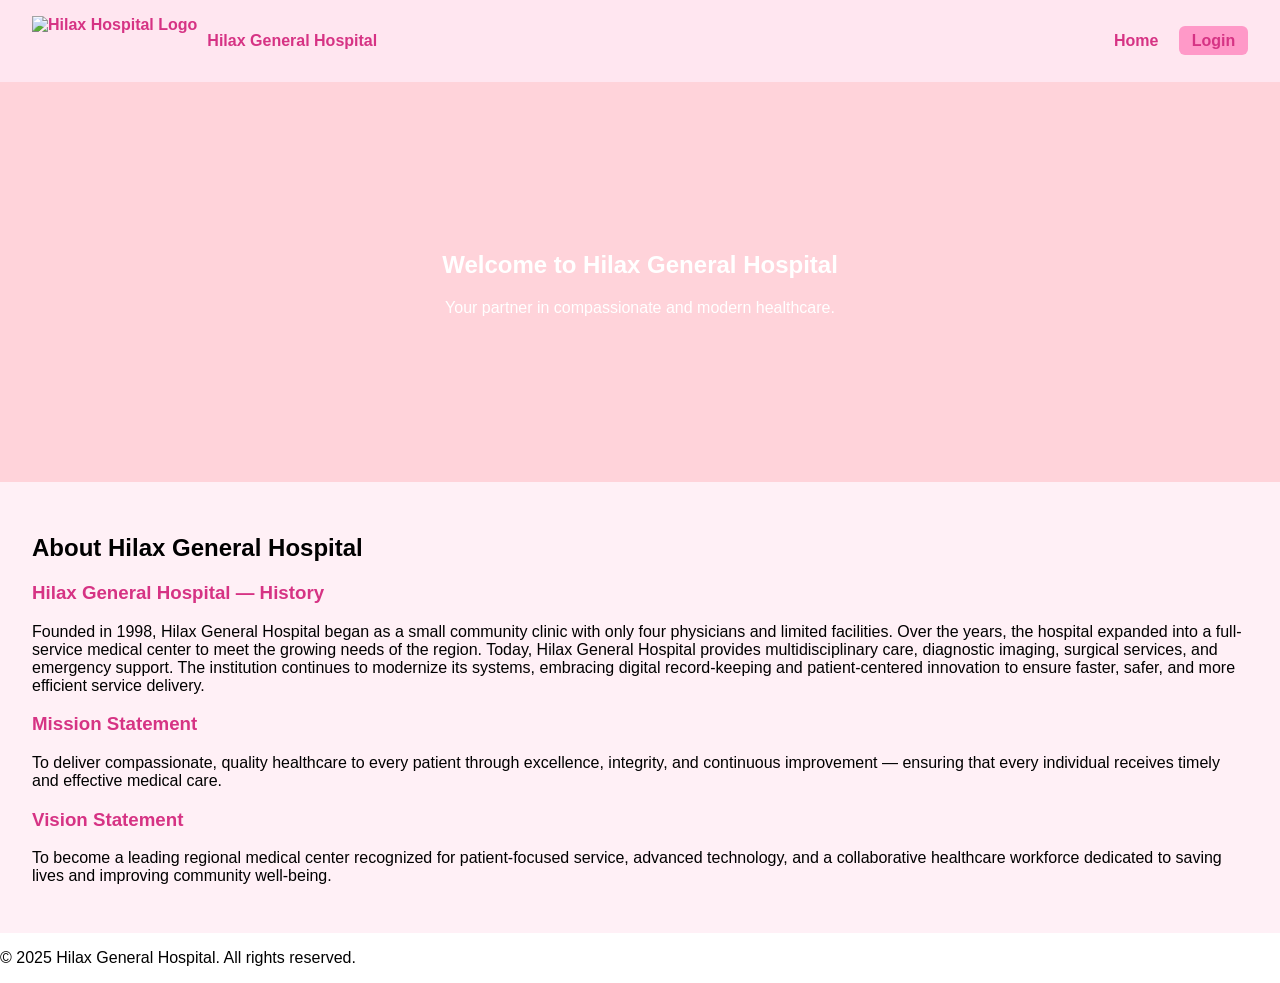
==== index.html @ ed5c653e "Remove signup, fix login, add dashboard shell with forced password change - Remove Create Account li" ====
<!DOCTYPE html>
<html lang="en">
<head>
  <meta charset="UTF-8">
  <meta name="viewport" content="width=device-width, initial-scale=1.0">
  <title>Hilax General Hospital</title>
  <link rel="stylesheet" href="styles.css">
</head>
<body>

  <!-- ================= HEADER / NAVIGATION ================= -->
  <header>
      <div class="logo">
          <img src="582221153_3245586005590473_148317653042354864_n.jpg" class="logo-img" alt="Hilax Hospital Logo">
          Hilax General Hospital
      </div>
      <nav>
          <a href="#" onclick="scrollToHome()">Home</a>
          <a href="#" class="btn-nav" onclick="showOverlay('login')">Login</a>
      </nav>
  </header>

  <!-- ================= HERO / HOME SECTION ================= -->
  <section id="home" class="hero">
      <div class="hero-overlay"></div>
      <div class="hero-content">
          <h1>Welcome to Hilax General Hospital</h1>
          <p>Your partner in compassionate and modern healthcare.</p>
      </div>
  </section>

  <!-- ================= ABOUT SECTION ================= -->
  <section id="about" class="about-section">
      <h2>About Hilax General Hospital</h2>
      <div class="about-box">
          <h3>Hilax General Hospital — History</h3>
          <p>
              Founded in 1998, Hilax General Hospital began as a small community clinic with only four physicians 
              and limited facilities. Over the years, the hospital expanded into a full-service medical center to 
              meet the growing needs of the region. Today, Hilax General Hospital provides multidisciplinary care, 
              diagnostic imaging, surgical services, and emergency support. The institution continues to modernize 
              its systems, embracing digital record-keeping and patient-centered innovation to ensure faster, safer, 
              and more efficient service delivery.
          </p>

          <h3>Mission Statement</h3>
          <p>
              To deliver compassionate, quality healthcare to every patient through excellence, integrity, and 
              continuous improvement — ensuring that every individual receives timely and effective medical care.
          </p>

          <h3>Vision Statement</h3>
          <p>
              To become a leading regional medical center recognized for patient-focused service, advanced technology, 
              and a collaborative healthcare workforce dedicated to saving lives and improving community well-being.
          </p>
      </div>
  </section>

  <!-- ================= LOGIN OVERLAY ================= -->
  <section id="login" class="form-section">
      <button type="button" class="close-btn" onclick="closeOverlay()">X</button>
      <form id="loginForm">
          <h2>Login</h2>
          <input type="text" id="login-id" placeholder="Email or Patient Number" autocomplete="username" autocapitalize="none" required>
          <input type="password" id="login-password" placeholder="Password" autocomplete="current-password" required>
          <button type="submit" class="btn-primary">Login</button>
          <p id="login-msg" class="form-msg" role="alert"></p>
      </form>
  </section>

  <!-- ================= FOOTER ================= -->
  <footer>
      <p>© 2025 Hilax General Hospital. All rights reserved.</p>
  </footer>

  <!-- ================= LINK JS ================= -->
  <script src="https://cdn.jsdelivr.net/npm/@supabase/supabase-js@2.45.4/dist/umd/supabase.min.js"></script>
  <script src="config.js"></script>
  <script src="app.js"></script>
  <script src="scripts.js"></script>
  <script src="login.js"></script>
</body>
</html>
---- styles.css ----
/* ===== GLOBAL ===== */
body, html {
    margin: 0;
    padding: 0;
    font-family: Arial, sans-serif;
}

/* ===== HEADER ===== */
header {
    display: flex;
    justify-content: space-between;
    align-items: center;
    padding: 1rem 2rem;
    background: #ffe6f0;
}

header .logo {
    display: flex;
    align-items: center;
    font-weight: bold;
    color: #d63384;
}

header .logo-img {
    height: 50px;
    margin-right: 10px;
}

nav a {
    margin-left: 1rem;
    text-decoration: none;
    color: #d63384;
    font-weight: bold;
}

nav a.btn-nav {
    background: #ff99c8;
    padding: 0.4rem 0.8rem;
    border-radius: 6px;
    transition: 0.3s;
}

nav a.btn-nav:hover {
    background: #ff66a3;
    color: white;
}

/* ===== HERO / HOME ===== */
.hero {
    position: relative;
    height: 400px;
    background-image: url('582221153_3245586005590473_148317653042354864_n.jpg');
    background-size: cover;
    background-position: center;
    display: flex;
    align-items: center;
    justify-content: center;
    color: #fff;
}

.hero-overlay {
    position: absolute;
    top: 0; left: 0;
    width: 100%; height: 100%;
    background-color: rgba(255,182,193,0.6);
}

.hero-content {
    position: relative;
    text-align: center;
}

/* ===== ABOUT ===== */
.about-section {
    padding: 2rem;
    background: #fff0f6;
}

.about-box h3 {
    color: #d63384;
}

/* ===== FORMS ===== */
.form-section {
    display: none;
    position: fixed;
    top: 0; left: 0;
    width: 100%; height: 100%;
    background: rgba(0,0,0,0.5);
    justify-content: center;
    align-items: center;
}

.form-section form {
    background: #fff;
    padding: 2rem;
    border-radius: 8px;
    max-width: 400px;
    margin: auto;
    position: relative;
}

.form-section form {
    width: calc(100% - 2rem);
    box-sizing: border-box;
}

.form-section input {
    display: block;
    width: 100%;
    box-sizing: border-box;
    margin: 0.5rem 0;
    padding: 0.6rem;
    font-size: 16px; /* stops phones zooming in on focus */
    border: 1px solid #ffb3d1;
    border-radius: 6px;
}

.form-section h2 {
    margin-top: 0;
    color: #d63384;
}

.form-section button[type="submit"] {
    width: 100%;
    margin-top: 0.5rem;
    padding: 0.7rem 1rem;
    font-size: 16px;
}

.form-section button[type="submit"]:disabled {
    opacity: 0.6;
    cursor: default;
}

.form-msg {
    min-height: 1.2em;
    margin: 0.6rem 0 0;
    color: #c0123c;
    font-size: 0.9rem;
}

.close-btn {
    position: absolute;
    top: 10px; right: 10px;
    cursor: pointer;
    z-index: 1;
}

/* ===== DASHBOARD ===== */
.dash {
    max-width: 900px;
    margin: 0 auto;
    padding: 1.5rem 1rem;
}

.dash[hidden] {
    display: none;
}

.dash-card {
    background: #fff0f6;
    border-radius: 8px;
    padding: 1rem 1.25rem;
}

.dash-card h2 {
    margin: 0 0 0.25rem;
    color: #d63384;
}

.dash-card p {
    margin: 0;
}

/* ===== BUTTONS ===== */
.btn-primary {
    background-color: #ff66a3;
    color: white;
    border: none;
    padding: 0.5rem 1rem;
    border-radius: 6px;
    cursor: pointer;
}

.btn-primary:hover {
    background-color: #d63384;
}
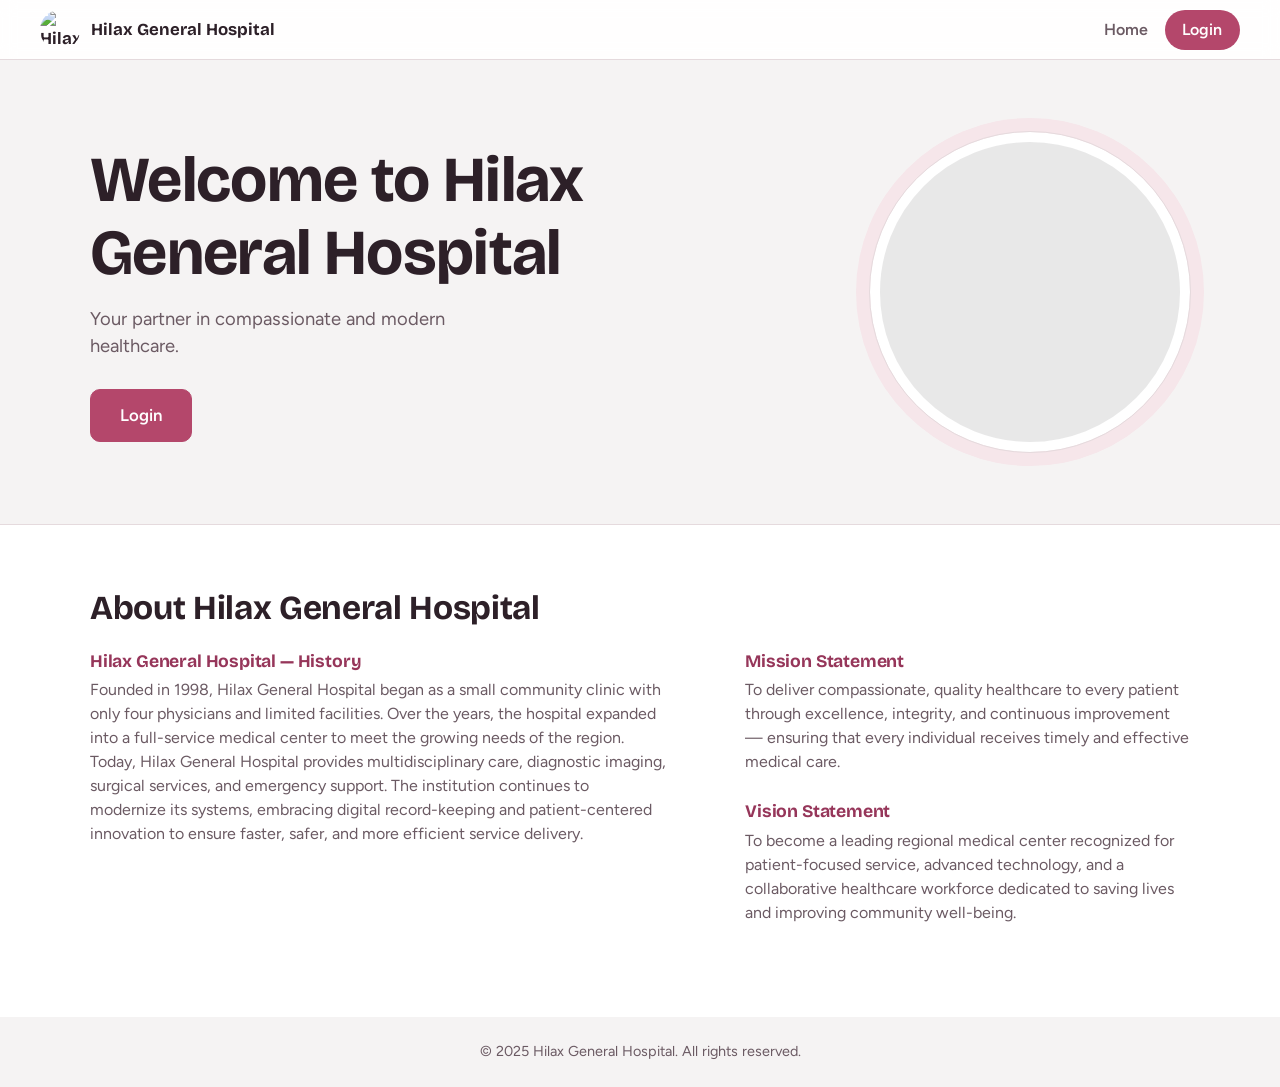
==== commit 5f4e902a: "Modernize the UI: logo-based palette, new type, cleaner cards and tabs New stylesheet built from the" ====
--- a/index.html
+++ b/index.html
@@ -4,6 +4,9 @@
   <meta charset="UTF-8">
   <meta name="viewport" content="width=device-width, initial-scale=1.0">
   <title>Hilax General Hospital</title>
+  <link rel="preconnect" href="https://fonts.googleapis.com">
+  <link rel="preconnect" href="https://fonts.gstatic.com" crossorigin>
+  <link href="https://fonts.googleapis.com/css2?family=Bricolage+Grotesque:opsz,wght@12..96,600;12..96,700&family=Figtree:wght@400;500;600;700&display=swap" rel="stylesheet">
   <link rel="stylesheet" href="styles.css">
 </head>
 <body>
@@ -22,17 +25,19 @@
 
   <!-- ================= HERO / HOME SECTION ================= -->
   <section id="home" class="hero">
-      <div class="hero-overlay"></div>
       <div class="hero-content">
           <h1>Welcome to Hilax General Hospital</h1>
           <p>Your partner in compassionate and modern healthcare.</p>
+          <a href="#" class="btn-primary" onclick="showOverlay('login'); return false;">Login</a>
       </div>
+      <div class="hero-seal" role="img" aria-label="Hilax Hospital logo"></div>
   </section>
 
   <!-- ================= ABOUT SECTION ================= -->
   <section id="about" class="about-section">
       <h2>About Hilax General Hospital</h2>
       <div class="about-box">
+          <div class="about-history">
           <h3>Hilax General Hospital — History</h3>
           <p>
               Founded in 1998, Hilax General Hospital began as a small community clinic with only four physicians 
@@ -42,25 +47,30 @@
               its systems, embracing digital record-keeping and patient-centered innovation to ensure faster, safer, 
               and more efficient service delivery.
           </p>
+          </div>
 
+          <div>
           <h3>Mission Statement</h3>
           <p>
               To deliver compassionate, quality healthcare to every patient through excellence, integrity, and 
               continuous improvement — ensuring that every individual receives timely and effective medical care.
           </p>
+          </div>
 
+          <div>
           <h3>Vision Statement</h3>
           <p>
               To become a leading regional medical center recognized for patient-focused service, advanced technology, 
               and a collaborative healthcare workforce dedicated to saving lives and improving community well-being.
           </p>
+          </div>
       </div>
   </section>
 
   <!-- ================= LOGIN OVERLAY ================= -->
   <section id="login" class="form-section">
-      <button type="button" class="close-btn" onclick="closeOverlay()">X</button>
       <form id="loginForm">
+          <button type="button" class="close-btn" onclick="closeOverlay()" aria-label="Close">&times;</button>
           <h2>Login</h2>
           <input type="text" id="login-id" placeholder="Email or Patient Number" autocomplete="username" autocapitalize="none" required>
           <input type="password" id="login-password" placeholder="Password" autocomplete="current-password" required>
--- a/styles.css
+++ b/styles.css
@@ -1,188 +1,693 @@
+/* Hilax Hospital — colours are taken from the logo: dusty rose, blush and soft grey. */
+:root {
+    --ink: #2d2028;
+    --ink-soft: #6b5a63;
+    --paper: #f5f3f3;
+    --surface: #ffffff;
+    --rose: #b4476b;
+    --rose-dark: #96365a;
+    --rose-tint: #f6e6ea;
+    --line: #e5dadd;
+    --field: #d6c6cb;
+    --ok: #2b6b58;
+    --ok-tint: #e2f1ec;
+    --warn: #7a4b00;
+    --warn-tint: #fbefd3;
+    --bad: #b3261e;
+    --font-head: "Bricolage Grotesque", "Segoe UI", system-ui, -apple-system, sans-serif;
+    --font-body: "Figtree", "Segoe UI", system-ui, -apple-system, sans-serif;
+    --radius-card: 14px;
+    --radius-field: 10px;
+}
+
 /* ===== GLOBAL ===== */
+*, *::before, *::after { box-sizing: border-box; }
+
 body, html {
     margin: 0;
     padding: 0;
-    font-family: Arial, sans-serif;
-}
+    font-family: var(--font-body);
+    font-size: 16px;
+    line-height: 1.5;
+    color: var(--ink);
+    background: var(--paper);
+    -webkit-text-size-adjust: 100%;
+}
+
+h1, h2, h3 {
+    font-family: var(--font-head);
+    letter-spacing: -0.01em;
+    line-height: 1.15;
+}
+
+[hidden] { display: none !important; }
+
+:focus-visible {
+    outline: 3px solid var(--rose);
+    outline-offset: 2px;
+}
+
+button { font-family: inherit; }
 
 /* ===== HEADER ===== */
 header {
+    position: sticky;
+    top: 0;
+    z-index: 5;
     display: flex;
     justify-content: space-between;
     align-items: center;
-    padding: 1rem 2rem;
-    background: #ffe6f0;
+    gap: 1rem;
+    padding: 0.6rem clamp(1rem, 4vw, 2.5rem);
+    background: rgba(255, 255, 255, 0.92);
+    -webkit-backdrop-filter: blur(8px);
+    backdrop-filter: blur(8px);
+    border-bottom: 1px solid var(--line);
 }
 
 header .logo {
     display: flex;
     align-items: center;
-    font-weight: bold;
-    color: #d63384;
+    gap: 0.7rem;
+    font-family: var(--font-head);
+    font-weight: 700;
+    font-size: 1.05rem;
+    color: var(--ink);
 }
 
 header .logo-img {
-    height: 50px;
-    margin-right: 10px;
+    height: 40px;
+    width: 40px;
+    border-radius: 50%;
+    object-fit: cover;
+    margin: 0;
+}
+
+nav {
+    display: flex;
+    align-items: center;
+    gap: 0.25rem;
 }
 
 nav a {
-    margin-left: 1rem;
+    margin: 0;
+    padding: 0.45rem 0.8rem;
     text-decoration: none;
-    color: #d63384;
-    font-weight: bold;
-}
+    color: var(--ink-soft);
+    font-weight: 600;
+    border-radius: 999px;
+}
+
+nav a:hover { color: var(--rose-dark); }
 
 nav a.btn-nav {
-    background: #ff99c8;
-    padding: 0.4rem 0.8rem;
-    border-radius: 6px;
-    transition: 0.3s;
-}
-
-nav a.btn-nav:hover {
-    background: #ff66a3;
-    color: white;
-}
-
-/* ===== HERO / HOME ===== */
+    background: var(--rose);
+    color: #fff;
+    padding: 0.5rem 1.1rem;
+    transition: background 0.15s;
+}
+
+nav a.btn-nav:hover { background: var(--rose-dark); color: #fff; }
+
+/* ===== HOME ===== */
 .hero {
-    position: relative;
-    height: 400px;
+    display: grid;
+    gap: 2rem;
+    align-items: center;
+    width: min(1100px, 100% - 2 * clamp(1rem, 5vw, 4rem));
+    padding: clamp(2rem, 7vw, 4.5rem) 0;
+    margin: 0 auto;
+}
+
+.hero-content h1 {
+    margin: 0 0 1rem;
+    font-size: clamp(2.2rem, 7vw, 4rem);
+    font-weight: 700;
+    max-width: 14ch;
+}
+
+.hero-content p {
+    margin: 0 0 1.75rem;
+    max-width: 34ch;
+    font-size: 1.15rem;
+    color: var(--ink-soft);
+}
+
+.hero-seal {
+    width: min(70vw, 320px);
+    aspect-ratio: 1;
+    justify-self: center;
+    border-radius: 50%;
+    background-color: #e8e8e8;
     background-image: url('582221153_3245586005590473_148317653042354864_n.jpg');
-    background-size: cover;
-    background-position: center;
-    display: flex;
-    align-items: center;
-    justify-content: center;
-    color: #fff;
-}
-
-.hero-overlay {
-    position: absolute;
-    top: 0; left: 0;
-    width: 100%; height: 100%;
-    background-color: rgba(255,182,193,0.6);
-}
-
-.hero-content {
-    position: relative;
+    background-size: 250%;
+    background-position: 50% 37.5%;
+    border: 10px solid var(--surface);
+    outline: 1px solid var(--line);
+    box-shadow: 0 0 0 14px var(--rose-tint);
+}
+
+@media (min-width: 820px) {
+    .hero { grid-template-columns: 1.15fr 0.85fr; }
+    .hero-seal { justify-self: end; }
+    .about-box {
+        display: grid;
+        grid-template-columns: 1.3fr 1fr;
+        column-gap: clamp(2rem, 6vw, 5rem);
+    }
+    .about-history { grid-row: span 2; }
+}
+
+.about-section {
+    padding: clamp(2rem, 6vw, 4rem) clamp(1rem, 5vw, 4rem);
+    background: var(--surface);
+    border-top: 1px solid var(--line);
+}
+
+.about-section > h2,
+.about-box {
+    max-width: 1100px;
+    margin-left: auto;
+    margin-right: auto;
+}
+
+.about-section > h2 {
+    margin-top: 0;
+    margin-bottom: 1.5rem;
+    font-size: clamp(1.5rem, 4vw, 2.1rem);
+}
+
+.about-box h3 {
+    margin: 0 0 0.4rem;
+    font-size: 1.1rem;
+    color: var(--rose-dark);
+}
+
+.about-box > div { margin-bottom: 1.75rem; }
+
+.about-box p {
+    margin: 0;
+    max-width: 68ch;
+    color: var(--ink-soft);
+}
+
+footer {
+    padding: 1.5rem clamp(1rem, 5vw, 4rem);
     text-align: center;
-}
-
-/* ===== ABOUT ===== */
-.about-section {
-    padding: 2rem;
-    background: #fff0f6;
-}
-
-.about-box h3 {
-    color: #d63384;
-}
-
-/* ===== FORMS ===== */
+    color: var(--ink-soft);
+    font-size: 0.9rem;
+}
+
+footer p { margin: 0; }
+
+/* ===== OVERLAYS (login, new password, new account, credentials) ===== */
 .form-section {
     display: none;
     position: fixed;
-    top: 0; left: 0;
-    width: 100%; height: 100%;
-    background: rgba(0,0,0,0.5);
+    inset: 0;
+    z-index: 20;
+    padding: 1rem;
+    background: rgba(45, 32, 40, 0.55);
+    -webkit-backdrop-filter: blur(3px);
+    backdrop-filter: blur(3px);
     justify-content: center;
     align-items: center;
-}
-
-.form-section form {
-    background: #fff;
-    padding: 2rem;
-    border-radius: 8px;
+    overflow-y: auto;
+    animation: overlay-in 0.18s ease-out;
+}
+
+@keyframes overlay-in {
+    from { opacity: 0; }
+    to { opacity: 1; }
+}
+
+.form-section form,
+.cred-box {
+    position: relative;
+    width: 100%;
     max-width: 400px;
     margin: auto;
-    position: relative;
-}
-
-.form-section form {
-    width: calc(100% - 2rem);
-    box-sizing: border-box;
-}
-
-.form-section input {
+    padding: 1.75rem;
+    background: var(--surface);
+    border-radius: 20px;
+    box-shadow: 0 20px 50px rgba(45, 32, 40, 0.25);
+}
+
+.form-section h2,
+.cred-box h2 {
+    margin: 0 2.5rem 1rem 0;
+    font-size: 1.5rem;
+}
+
+.form-section input,
+.form-section select {
     display: block;
     width: 100%;
-    box-sizing: border-box;
-    margin: 0.5rem 0;
-    padding: 0.6rem;
+    margin: 0.55rem 0;
+    padding: 0.7rem 0.8rem;
+    font-family: inherit;
     font-size: 16px; /* stops phones zooming in on focus */
-    border: 1px solid #ffb3d1;
-    border-radius: 6px;
-}
-
-.form-section h2 {
-    margin-top: 0;
-    color: #d63384;
+    color: var(--ink);
+    background: var(--surface);
+    border: 1px solid var(--field);
+    border-radius: var(--radius-field);
 }
 
 .form-section button[type="submit"] {
     width: 100%;
-    margin-top: 0.5rem;
-    padding: 0.7rem 1rem;
-    font-size: 16px;
-}
-
-.form-section button[type="submit"]:disabled {
-    opacity: 0.6;
-    cursor: default;
-}
+    margin-top: 0.6rem;
+    padding: 0.8rem 1rem;
+    font-size: 16px;
+}
+
+.form-section button[type="submit"]:disabled { opacity: 0.6; cursor: default; }
+
+.close-btn {
+    position: absolute;
+    top: 1rem;
+    right: 1rem;
+    z-index: 1;
+    width: 2.2rem;
+    height: 2.2rem;
+    display: grid;
+    place-items: center;
+    padding: 0;
+    font-size: 1rem;
+    line-height: 1;
+    color: var(--ink-soft);
+    background: var(--paper);
+    border: 1px solid var(--line);
+    border-radius: 50%;
+    cursor: pointer;
+}
+
+.close-btn:hover { color: var(--rose-dark); border-color: var(--rose); }
 
 .form-msg {
     min-height: 1.2em;
     margin: 0.6rem 0 0;
-    color: #c0123c;
-    font-size: 0.9rem;
-}
-
-.close-btn {
-    position: absolute;
-    top: 10px; right: 10px;
+    color: var(--bad);
+    font-size: 0.92rem;
+}
+
+.form-ok { color: var(--ok); }
+
+/* ===== BUTTONS ===== */
+.btn-primary {
+    background: var(--rose);
+    color: #fff;
+    border: 1px solid var(--rose);
+    padding: 0.6rem 1.2rem;
+    font-weight: 600;
+    border-radius: var(--radius-field);
     cursor: pointer;
-    z-index: 1;
+    transition: background 0.15s;
+}
+
+.btn-primary:hover { background: var(--rose-dark); border-color: var(--rose-dark); }
+
+.btn-primary:disabled { opacity: 0.6; cursor: default; }
+
+.btn-secondary,
+.btn-small {
+    background: var(--surface);
+    color: var(--rose-dark);
+    border: 1px solid var(--field);
+    border-radius: var(--radius-field);
+    cursor: pointer;
+    font-weight: 600;
+    transition: border-color 0.15s, background 0.15s;
+}
+
+.btn-secondary { padding: 0.6rem 1.2rem; font-size: 16px; }
+
+.btn-small { padding: 0.4rem 0.8rem; font-size: 14px; }
+
+.btn-secondary:hover,
+.btn-small:hover { border-color: var(--rose); background: var(--rose-tint); }
+
+.btn-small:disabled { opacity: 0.6; cursor: default; }
+
+.btn-confirm {
+    background: var(--rose);
+    color: #fff;
+    border-color: var(--rose);
+}
+
+.btn-confirm:hover { background: var(--rose-dark); border-color: var(--rose-dark); }
+
+.btn-confirm:disabled { opacity: 0.6; }
+
+.hero-content .btn-primary {
+    display: inline-block;
+    padding: 0.8rem 1.8rem;
+    font-size: 1.05rem;
+    text-decoration: none;
 }
 
 /* ===== DASHBOARD ===== */
 .dash {
-    max-width: 900px;
+    max-width: 960px;
     margin: 0 auto;
-    padding: 1.5rem 1rem;
-}
-
-.dash[hidden] {
-    display: none;
-}
+    padding: 1.25rem clamp(1rem, 3vw, 1.5rem) 3rem;
+}
+
+.dash[hidden] { display: none; }
 
 .dash-card {
-    background: #fff0f6;
-    border-radius: 8px;
+    background: var(--surface);
+    border: 1px solid var(--line);
+    border-left: 6px solid var(--rose);
+    border-radius: var(--radius-card);
     padding: 1rem 1.25rem;
 }
 
 .dash-card h2 {
-    margin: 0 0 0.25rem;
-    color: #d63384;
+    margin: 0 0 0.15rem;
+    font-size: clamp(1.4rem, 4vw, 1.9rem);
+    color: var(--ink);
 }
 
 .dash-card p {
     margin: 0;
-}
-
-/* ===== BUTTONS ===== */
-.btn-primary {
-    background-color: #ff66a3;
-    color: white;
-    border: none;
+    color: var(--ink-soft);
+    font-weight: 500;
+}
+
+.panel { margin-top: 1rem; }
+
+.panel-bar {
+    display: flex;
+    flex-wrap: wrap;
+    gap: 0.5rem;
+    margin: 0.75rem 0 0;
+}
+
+.panel-bar input[type="search"],
+.search-box {
+    flex: 1 1 180px;
+    min-width: 0;
+    padding: 0.7rem 0.9rem;
+    font-family: inherit;
+    font-size: 16px;
+    color: var(--ink);
+    background: var(--surface);
+    border: 1px solid var(--field);
+    border-radius: var(--radius-field);
+}
+
+.search-box { width: 100%; }
+
+.panel-bar select {
+    padding: 0.7rem 0.8rem;
+    font-family: inherit;
+    font-size: 16px;
+    color: var(--ink);
+    border: 1px solid var(--field);
+    border-radius: var(--radius-field);
+    background: var(--surface);
+}
+
+.panel-bar .btn-primary { padding: 0.7rem 1.1rem; font-size: 16px; }
+
+input:focus,
+select:focus,
+textarea:focus {
+    outline: none;
+    border-color: var(--rose);
+    box-shadow: 0 0 0 3px rgba(180, 71, 107, 0.22);
+}
+
+::placeholder { color: #8f7e86; }
+
+/* ===== TABS ===== */
+.tabs {
+    display: flex;
+    gap: 0.25rem;
+    margin-top: 0.75rem;
+    padding: 0.25rem;
+    overflow-x: auto;
+    background: #ebe5e7;
+    border-radius: 999px;
+    -webkit-overflow-scrolling: touch;
+    scrollbar-width: none;
+}
+
+.tabs::-webkit-scrollbar { display: none; }
+
+.tabs button {
+    flex: 0 0 auto;
+    background: transparent;
+    color: var(--ink-soft);
+    border: 0;
+    border-radius: 999px;
     padding: 0.5rem 1rem;
-    border-radius: 6px;
+    font-size: 15px;
+    font-weight: 600;
     cursor: pointer;
-}
-
-.btn-primary:hover {
-    background-color: #d63384;
-}
+    white-space: nowrap;
+    transition: background 0.15s, color 0.15s;
+}
+
+.tabs button:hover { color: var(--rose-dark); }
+
+.tabs button.active {
+    background: var(--surface);
+    color: var(--rose-dark);
+    box-shadow: 0 1px 3px rgba(45, 32, 40, 0.18);
+}
+
+.tabs + .form-msg,
+.tabs + .acc-list { margin-top: 0.75rem; }
+
+/* ===== LISTS AND RECORD CARDS ===== */
+.acc-list { margin-top: 0.5rem; }
+
+.acc-card,
+.rec-card {
+    display: flex;
+    background: var(--surface);
+    border: 1px solid var(--line);
+    border-radius: var(--radius-card);
+    margin-bottom: 0.5rem;
+}
+
+.acc-card {
+    flex-wrap: wrap;
+    align-items: center;
+    justify-content: space-between;
+    gap: 0.5rem;
+    padding: 0.8rem 1rem;
+}
+
+.acc-card.acc-off {
+    background: #efeaec;
+    border-color: var(--line);
+    color: var(--ink-soft);
+}
+
+.acc-info {
+    display: flex;
+    flex-direction: column;
+    gap: 0.1rem;
+    min-width: 0;
+}
+
+.acc-info strong { overflow-wrap: anywhere; font-weight: 700; }
+
+.acc-sub {
+    color: var(--ink-soft);
+    font-size: 0.92rem;
+    overflow-wrap: anywhere;
+}
+
+.acc-badge {
+    align-self: flex-start;
+    background: var(--bad);
+    color: #fff;
+    border-radius: 999px;
+    padding: 0.05rem 0.55rem;
+    font-size: 0.75rem;
+    font-weight: 600;
+}
+
+.acc-actions { display: flex; gap: 0.4rem; flex-wrap: wrap; }
+
+.acc-empty {
+    color: var(--ink-soft);
+    text-align: center;
+    padding: 2rem 0;
+}
+
+.acc-btn {
+    width: 100%;
+    text-align: left;
+    font: inherit;
+    color: inherit;
+    cursor: pointer;
+    transition: border-color 0.15s, background 0.15s;
+}
+
+.acc-btn:hover { border-color: var(--rose); background: #fdf8f9; }
+
+.st-patient { margin-top: 0.75rem; border-left-color: #e3bdbc; }
+
+#bl-back { margin-top: 0.75rem; }
+
+.rec-card {
+    flex-direction: column;
+    gap: 0.2rem;
+    padding: 0.85rem 1rem;
+}
+
+.rec-head {
+    display: flex;
+    justify-content: space-between;
+    align-items: baseline;
+    gap: 0.5rem;
+}
+
+.rec-head strong {
+    overflow-wrap: anywhere;
+    font-family: var(--font-head);
+    font-size: 1.1rem;
+}
+
+.rec-tag {
+    background: var(--ok-tint);
+    color: var(--ok);
+    border-radius: 999px;
+    padding: 0.1rem 0.6rem;
+    font-size: 0.78rem;
+    font-weight: 600;
+    white-space: nowrap;
+}
+
+.rec-tag-unpaid { background: var(--warn-tint); color: var(--warn); }
+
+.rec-line { overflow-wrap: anywhere; white-space: pre-line; }
+
+.rec-date { color: var(--ink-soft); font-size: 0.85rem; }
+
+.rec-action {
+    display: flex;
+    flex-direction: column;
+    align-items: flex-start;
+    gap: 0.4rem;
+    margin: 0.3rem 0;
+}
+
+.rec-action-buttons { display: flex; gap: 0.4rem; }
+
+.rec-note {
+    width: 100%;
+    padding: 0.55rem 0.7rem;
+    font-family: inherit;
+    font-size: 16px;
+    border: 1px solid var(--field);
+    border-radius: var(--radius-field);
+}
+
+.rec-link { color: var(--rose-dark); font-weight: 700; }
+
+.rec-image {
+    display: flex;
+    flex-direction: column;
+    align-items: flex-start;
+    gap: 0.4rem;
+    margin: 0.3rem 0;
+}
+
+.rec-img {
+    max-width: 100%;
+    height: auto;
+    border-radius: 10px;
+    border: 1px solid var(--line);
+}
+
+/* ===== INLINE FORMS (record vitals, prescriptions, bills ...) ===== */
+.inline-form {
+    background: var(--rose-tint);
+    border: 1px solid #ecd3da;
+    border-radius: var(--radius-card);
+    padding: 0.9rem 1rem 1rem;
+    margin: 0.75rem 0;
+}
+
+.inline-form[hidden] { display: none; }
+
+.inline-form h3 {
+    margin: 0 0 0.6rem;
+    font-size: 1.1rem;
+    color: var(--rose-dark);
+}
+
+.inline-form > input,
+.inline-form > textarea,
+.inline-form > select {
+    display: block;
+    width: 100%;
+    padding: 0.7rem 0.8rem;
+    margin-bottom: 0.5rem;
+    font-family: inherit;
+    font-size: 16px;
+    color: var(--ink);
+    background: var(--surface);
+    border: 1px solid var(--field);
+    border-radius: var(--radius-field);
+}
+
+.inline-form > textarea { resize: vertical; }
+
+.inline-form > input[type="file"] { padding: 0.55rem 0.7rem; }
+
+.form-grid {
+    display: grid;
+    grid-template-columns: 1fr 1fr;
+    gap: 0.5rem;
+    margin-bottom: 0.75rem;
+}
+
+.form-grid input {
+    width: 100%;
+    min-width: 0;
+    padding: 0.7rem 0.8rem;
+    font-family: inherit;
+    font-size: 16px;
+    color: var(--ink);
+    background: var(--surface);
+    border: 1px solid var(--field);
+    border-radius: var(--radius-field);
+}
+
+.inline-form button[type="submit"] { padding: 0.65rem 1.6rem; font-size: 16px; }
+
+.inline-form button[type="submit"]:disabled { opacity: 0.6; cursor: default; }
+
+/* ===== ONE-TIME CREDENTIALS ===== */
+.cred-name { margin: 0 0 1rem; font-weight: 700; }
+
+.cred-label { margin: 0.6rem 0 0; color: var(--ink-soft); font-size: 0.85rem; }
+
+.cred-value {
+    margin: 0.2rem 0 0;
+    padding: 0.5rem 0.7rem;
+    font-family: ui-monospace, "SFMono-Regular", Menlo, Consolas, monospace;
+    font-size: 1.1rem;
+    background: var(--paper);
+    border: 1px dashed var(--field);
+    border-radius: 8px;
+    overflow-wrap: anywhere;
+    user-select: all;
+}
+
+.cred-box button {
+    margin-top: 1.25rem;
+    margin-right: 0.5rem;
+    padding: 0.65rem 1.2rem;
+    font-size: 16px;
+}
+
+@media (prefers-reduced-motion: reduce) {
+    *, *::before, *::after { animation: none !important; transition: none !important; }
+}
